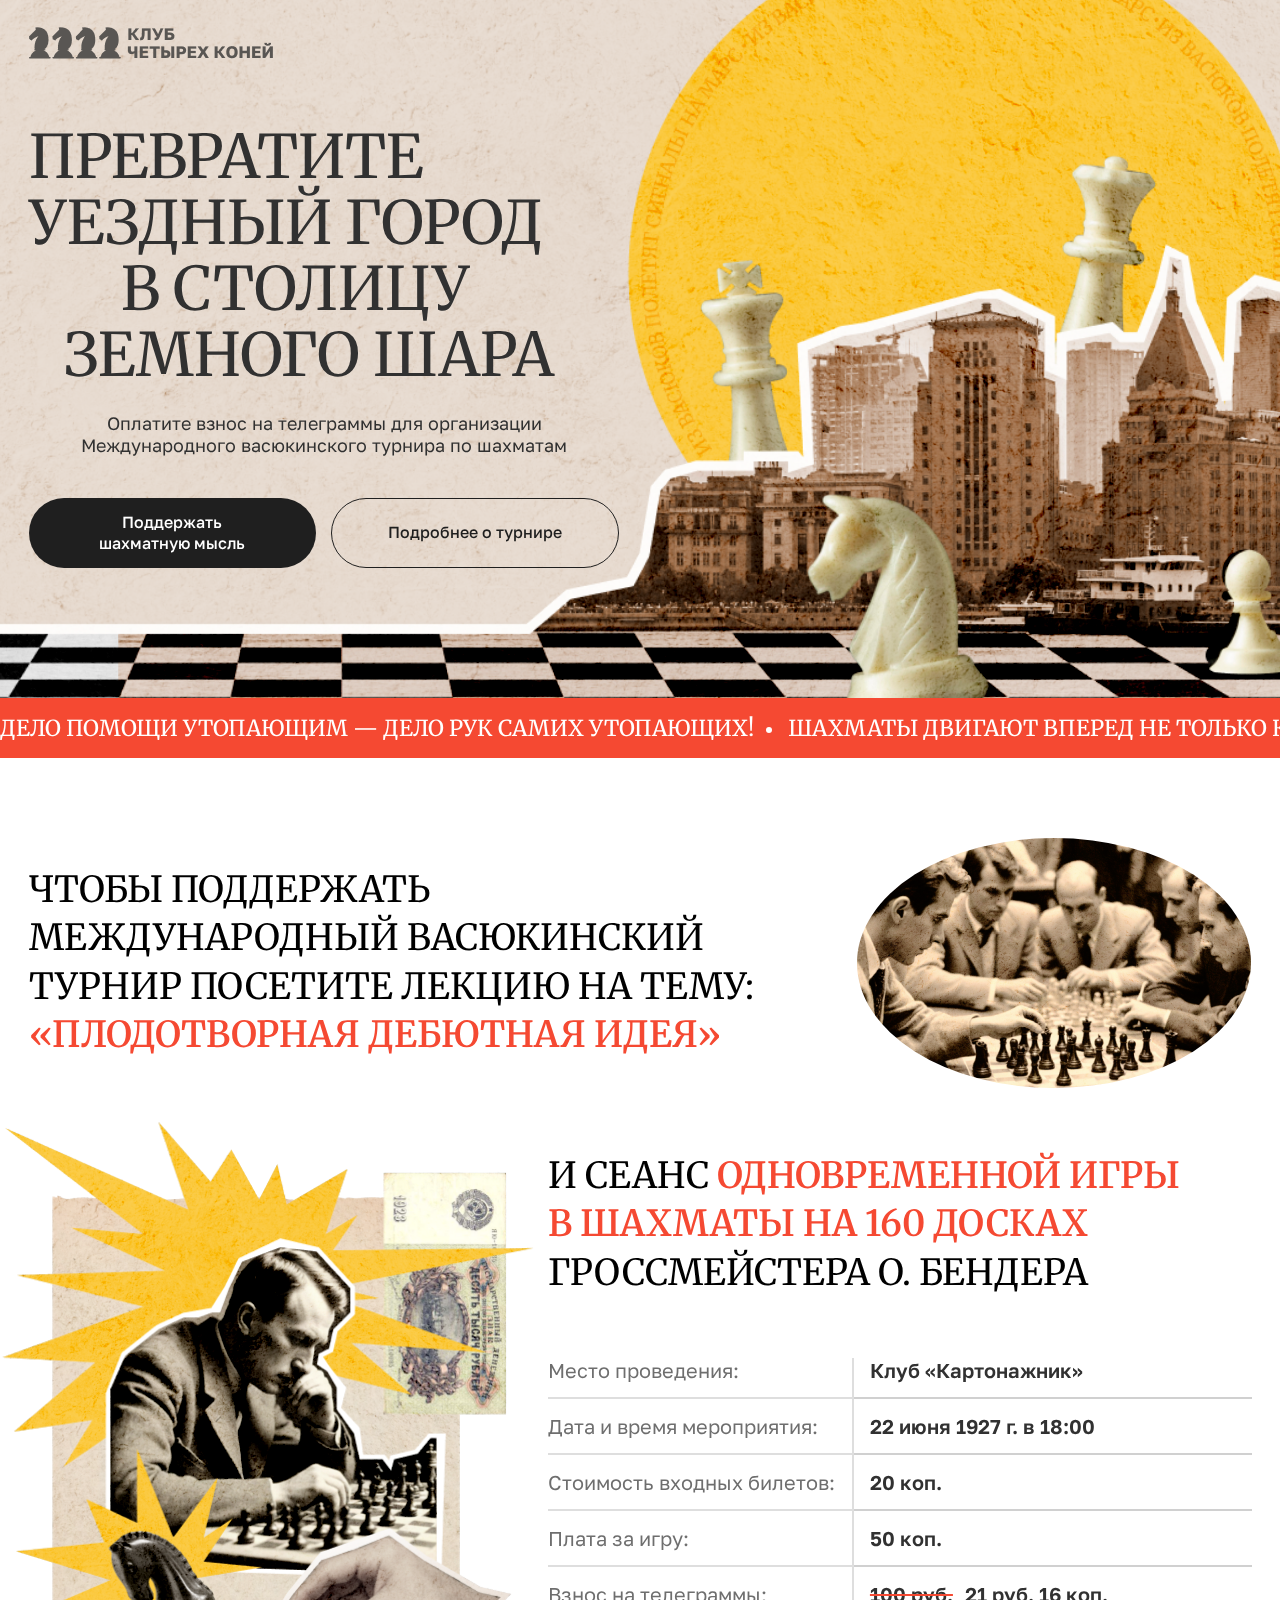
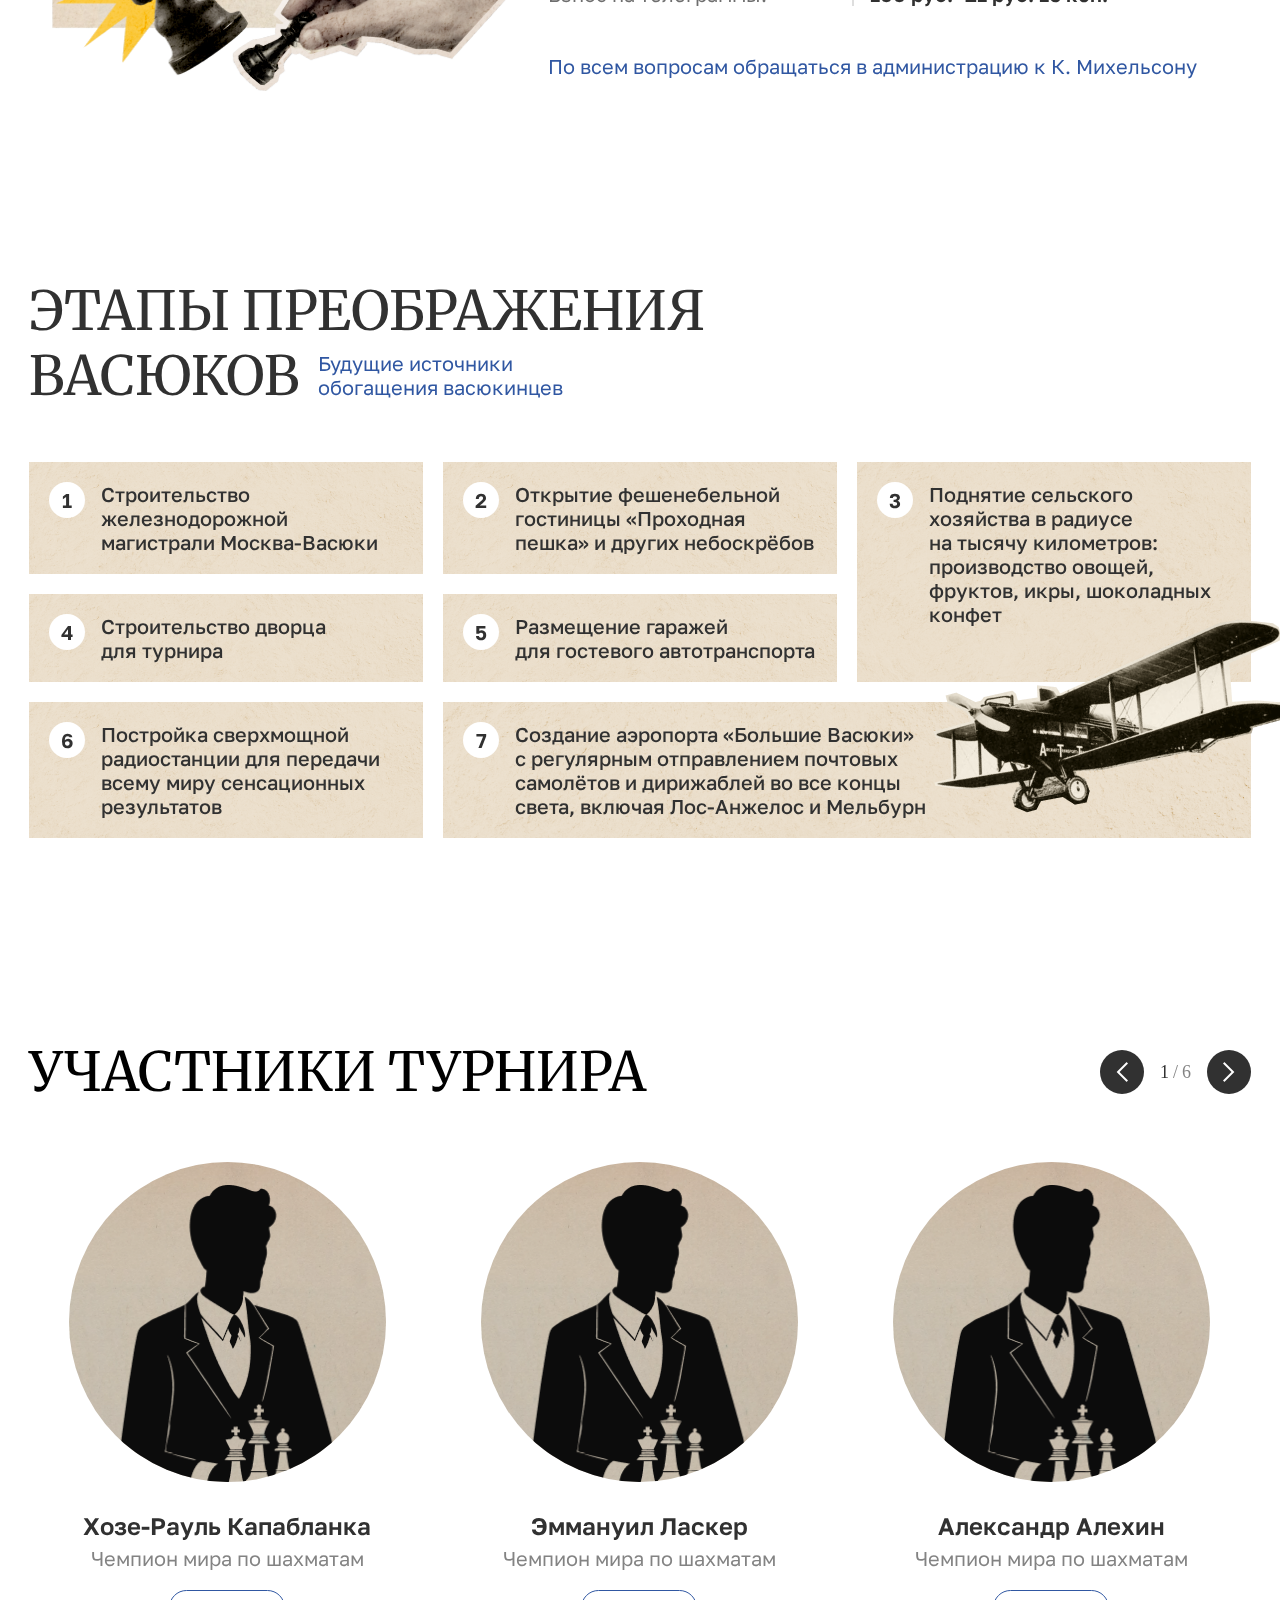
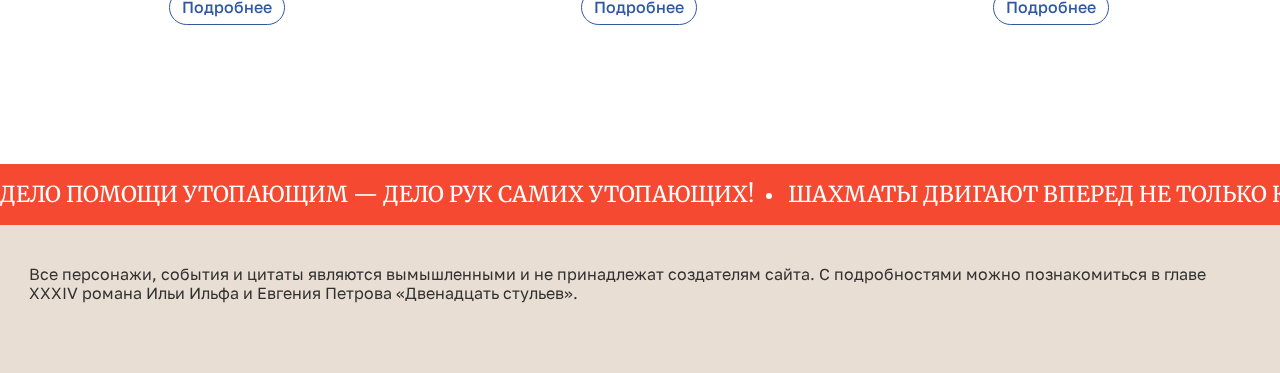
==== forYandex/forYandex/index.html @ 94edb350 "add content" ====
<!DOCTYPE html>
<html lang="ru">

<head>
    <meta charset="UTF-8">
    <meta name="viewport" content="width=device-width, initial-scale=1.0">
    <title>Document</title>
    <link rel="stylesheet" href="./css/min.css">
    <link rel="stylesheet" href="./css/style.css">
</head>

<body>
    <header>
        <div class="container">
            <div class="logo">
                <img src="./images/logo.png" alt="logo">
            </div>
        </div>
    </header>
    <main>
        <section class="hero">

            <div class="container hero__container">
                <div class="hero__wrapper">
                    <h1><span>Превратите уездный город</span><span>в столицу</span><span>земного шара</span></h1>
                    <p>Оплатите взнос на телеграммы для организации Международного васюкинского турнира по шахматам</p>
                    <div class="hero__wrapper-actions">
                        <a href="#support" class="btnBlack">Поддержать шахматную мысль</a>
                        <a href="#support__more" class="btnTransparent">Подробнее о турнире</a>
                    </div>
                </div>
                <img src="./images/heroBackgroundCity.png" alt="" class="hero__bgImg">
            </div>
            <img src="./images/background.png" alt="" class="hero__backMask">
            <div class="tickers">
                <div class="ticker">
                    <div class="ticker__wrapper">
                        <p>Дело помощи утопающим — дело рук самих утопающих!</p>
                        <p>Шахматы двигают вперед не только культуру, но и экономику!</p>
                        <p>Лед тронулся, господа присяжные заседатели!</p>
                    </div>
                </div>
            </div>
        </section>
        <section class="support" id="support">
            <div class="container">
                <div class="support__wrapper">
                    <div class="support__wrapper-title">
                        <h3>Чтобы поддержать Международный васюкинский турнир </h3>
                        <h3>посетите лекцию на тему:
                            <span class="red">«Плодотворная дебютная идея»</span>
                        </h3>
                    </div>

                    <img src="./images/many_chees_players_tournament.png" alt="">
                </div>
                <div class="support__more">
                    <div class="support__more-img">
                        <img src="./images/location.png" alt="">
                    </div>
                    <div class="support__location">
                        <h3>и Сеанс <span class="red">одновременной игры в шахматы на 160 досках</span> гроссмейстера
                            О. Бендера</h3>
                        <div class="support__info" id="support__more">
                            <p class="support__info-label">Место проведения:</p>
                            <p class="support__info-value">Клуб «Картонажник»</p>
                            <p class="support__info-label">Дата и время мероприятия:</p>
                            <p class="support__info-value">22 июня 1927 г. в 18:00</p>
                            <p class="support__info-label">Стоимость входных билетов:</p>
                            <p class="support__info-value">20 коп.</p>
                            <p class="support__info-label">Плата за игру:</p>
                            <p class="support__info-value">50 коп.</p>
                            <p class="support__info-label">Взнос на телеграммы:</p>
                            <p class="support__info-value"><span>100 руб.</span>21 руб. 16 коп.</p>
                        </div>
                        <p class="support__location-discription">По всем вопросам обращаться в администрацию
                            к К. Михельсону</p>
                    </div>
                </div>
            </div>
        </section>
        <section class="stages">
            <div class="container">
                <h2>Этапы преображения Васюков <span>Будущие источники обогащения васюкинцев</span></h2>
                <div class="stages__grid">
                    <div class="stageItem">
                        <p class="stageItem__number">1</p>
                        <p class="stageItem__text">Строительство железнодорожной магистрали Москва-Васюки</p>
                    </div>
                    <div class="stageItem">
                        <p class="stageItem__number">2</p>
                        <p class="stageItem__text">Открытие фешенебельной гостиницы «Проходная пешка» и других
                            небоскрёбов</p>
                    </div>
                    <div class="stageItem">
                        <p class="stageItem__number">3</p>
                        <p class="stageItem__text">Поднятие сельского хозяйства в радиусе на тысячу километров:
                            производство овощей, фруктов, икры, шоколадных конфет</p>
                    </div>
                    <div class="stageItem">
                        <p class="stageItem__number">4</p>
                        <p class="stageItem__text">Строительство дворца для турнира</p>
                    </div>
                    <div class="stageItem">
                        <p class="stageItem__number">5</p>
                        <p class="stageItem__text">Размещение гаражей для гостевого автотранспорта</p>
                    </div>
                    <div class="stageItem">
                        <p class="stageItem__number">6</p>
                        <p class="stageItem__text">Постройка сверхмощной радиостанции для передачи всему миру
                            сенсационных результатов</p>
                    </div>
                    <div class="stageItem">
                        <p class="stageItem__number">7</p>
                        <p class="stageItem__text">
                            Создание аэропорта «Большие Васюки» с регулярным отправлением
                            почтовых самолётов и дирижаблей во все концы света, включая Лос-Анжелос и Мельбурн
                        </p>
                        <img src="./images/airplane.png" alt="">
                    </div>
                </div>
            </div>
        </section>
        <section class="players">
            <div class="container">
                <div class="players__top">
                    <h2>Участники турнира</h2>
                    <div class="players__top-actions">
                        <div class="players__top-btn"><img src="./images/arrow.png" alt=""></div>
                        <div class="players__top-pages"><span>3</span><span>/</span><span>6</span></div>
                        <div class="players__top-btn"><img src="./images/arrow.png" alt=""></div>
                    </div>
                </div>
                <div class="players__slider">
                    <div class="players__wrapper">
                        <div class="playerSlide">
                            <div class="playerSlide__img">
                                <img src="./images/man.png" alt="">
                            </div>
                            <p class="playerSlide__name">Хозе-Рауль Капабланка</p>
                            <p class="playerSlide__discription">Чемпион мира по шахматам</p>
                            <a href="#" class="playerSlide__btn">Подробнее</a>
                        </div>
                        <div class="playerSlide">
                            <div class="playerSlide__img">
                                <img src="./images/man.png" alt="">
                            </div>
                            <p class="playerSlide__name">Эммануил Ласкер</p>
                            <p class="playerSlide__discription">Чемпион мира по шахматам</p>
                            <a href="#" class="playerSlide__btn">Подробнее</a>
                        </div>
                        <div class="playerSlide">
                            <div class="playerSlide__img">
                                <img src="./images/man.png" alt="">
                            </div>
                            <p class="playerSlide__name">Александр Алехин</p>
                            <p class="playerSlide__discription">Чемпион мира по шахматам</p>
                            <a href="#" class="playerSlide__btn">Подробнее</a>
                        </div>
                        <div class="playerSlide">
                            <div class="playerSlide__img">
                                <img src="./images/man.png" alt="">
                            </div>
                            <p class="playerSlide__name">Арон Нимцович</p>
                            <p class="playerSlide__discription">Чемпион мира по шахматам</p>
                            <a href="#" class="playerSlide__btn">Подробнее</a>
                        </div>
                        <div class="playerSlide">
                            <div class="playerSlide__img">
                                <img src="./images/man.png" alt="">
                            </div>
                            <p class="playerSlide__name">Рихард Рети</p>
                            <p class="playerSlide__discription">Чемпион мира по шахматам</p>
                            <a href="#" class="playerSlide__btn">Подробнее</a>
                        </div>
                        <div class="playerSlide">
                            <div class="playerSlide__img">
                                <img src="./images/man.png" alt="">
                            </div>
                            <p class="playerSlide__name">Остап Бендер</p>
                            <p class="playerSlide__discription">Чемпион мира по шахматам</p>
                            <a href="#" class="playerSlide__btn">Подробнее</a>
                        </div>
                    </div>
                </div>
            </div>
            <div class="tickers">
                <div class="ticker">
                    <div class="ticker__wrapper">
                        <p>Дело помощи утопающим — дело рук самих утопающих!</p>
                        <p>Шахматы двигают вперед не только культуру, но и экономику!</p>
                        <p>Лед тронулся, господа присяжные заседатели!</p>
                    </div>
                </div>
            </div>
        </section>
    </main>
    <footer>
        <div class="container">
            <p>Все персонажи, события и цитаты являются вымышленными и не принадлежат создателям сайта. С подробностями
                можно познакомиться в главе XXXIV романа Ильи Ильфа и Евгения Петрова «Двенадцать стульев».</p>
        </div>
    </footer>
    <script src="./js/script.js"></script>
</body>

</html>
---- forYandex/forYandex/css/min.css ----
/* Обнуление стилей */
* {
    margin: 0;
    padding: 0;
    box-sizing: border-box;
  }
  
  html, body {
    height: 100%;
  }
  

  
  input, button, textarea, select {
    font: inherit;
    color: inherit;
    border: none;
    background: none;
    outline: none;
  }
  
  ul, ol {
    list-style: none;
  }
  
  a {
    text-decoration: none;
    color: inherit;
  }
  
  table {
    border-collapse: collapse;
    border-spacing: 0;
  }
---- forYandex/forYandex/css/style.css ----
@import url("https://fonts.googleapis.com/css2?family=Golos+Text:wght@400..900&family=Merriweather:ital,wght@0,300;0,400;0,700;0,900;1,300;1,400;1,700;1,900&display=swap");
html {
  scroll-behavior: smooth;
}

.container {
  max-width: 1222px;
  margin: 0 auto;
}

h1,
h2,
h3,
h4,
h5,
h6 {
  font-family: "Merriweather", serif;
  text-transform: uppercase;
  font-weight: 400;
  font-variant-numeric: lining-nums;
}

h2 {
  font-size: 54px;
  font-weight: 400;
}

h3 {
  font-size: 36px;
  font-weight: 400;
}

p,
a {
  font-family: "Golos Text", sans-serif;
  font-variant-numeric: lining-nums;
}

.red {
  color: #f54932;
  font-weight: 600;
}

.btnBlack {
  padding: 14px 50px;
  color: #fff;
  font-size: 16px;
  background-color: #1f1f1f;
  border-radius: 66px;
  font-family: "Golos Text", sans-serif;
  font-weight: 500;
  line-height: 130%;
  transition: all 0.38s ease-in-out;
  display: flex;
  align-items: center;
  justify-content: center;
  text-align: center;
  flex: 1;
}
.btnBlack:hover {
  background-color: #fbce51;
  color: #1f1f1f;
}

.btnTransparent {
  padding: 14px 50px;
  color: #1f1f1f;
  border: 1px solid #1f1f1f;
  font-size: 16px;
  background-color: transparent;
  border-radius: 66px;
  font-family: "Golos Text", sans-serif;
  font-weight: 500;
  line-height: 130%;
  transition: all 0.38s ease-in-out;
  display: flex;
  align-items: center;
  justify-content: center;
  text-align: center;
  flex: 1;
}
.btnTransparent:hover {
  background-color: #1f1f1f;
  color: #fff;
}

header {
  position: absolute;
  width: 100%;
  padding: 25px 0;
  z-index: 4;
}

.hero {
  position: relative;
  overflow: hidden;
  background-color: #e9ded4;
}
.hero__backMask {
  position: absolute;
  top: 0;
  left: 0;
  height: 100%;
  width: 100%;
  mix-blend-mode: color-burn;
  -o-object-fit: cover;
     object-fit: cover;
}
.hero__container {
  padding: 124px 0 130px 0;
  position: relative;
  overflow: visible;
}
.hero__wrapper {
  width: 44.5%;
  min-width: 590px;
  position: relative;
  z-index: 1;
}
.hero__wrapper h1 {
  font-size: 60px;
  line-height: 110%;
  letter-spacing: 0px;
  color: #313131;
  display: flex;
  flex-direction: column;
  align-items: start;
  margin-bottom: 24px;
}
.hero__wrapper h1 span:nth-child(2) {
  margin-left: 92px;
}
.hero__wrapper h1 span:nth-child(3) {
  margin-left: 35px;
}
.hero__wrapper p {
  font-size: 18px;
  text-align: center;
  color: #313131;
  margin-bottom: 42px;
}
.hero__wrapper-actions {
  display: flex;
  justify-content: space-between;
  gap: 15px;
}
.hero__bgImg {
  z-index: 0;
  position: absolute;
  bottom: 0;
  right: -17%;
  -o-object-fit: cover;
     object-fit: cover;
  width: 132.5%;
}

.tickers {
  background-color: #f54932;
  overflow: hidden;
  padding: 18px 0;
  z-index: 5;
  position: relative;
}

.ticker {
  overflow: hidden;
  white-space: nowrap;
}
.ticker__wrapper {
  display: inline-block;
  white-space: nowrap;
  animation: ticker 30s linear infinite;
}
.ticker__wrapper p {
  display: inline-block;
  text-transform: uppercase;
  font-family: "Merriweather", serif;
  font-weight: 400;
  line-height: 110%;
  letter-spacing: 0px;
  font-size: 22px;
  color: #ffffff;
  padding-right: 12px;
}
.ticker__wrapper p::after {
  content: "";
  display: inline-block;
  width: 6px;
  height: 6px;
  background-color: #fff;
  border-radius: 50%;
  margin-left: 12px;
  vertical-align: middle;
}

@keyframes ticker {
  0% {
    transform: translateX(0);
  }
  100% {
    transform: translateX(-50%);
  }
}
.support {
  padding: 80px 0 100px;
}
.support__wrapper {
  display: flex;
  justify-content: space-between;
  align-items: center;
  margin-bottom: 64px;
}
.support__wrapper-title {
  width: 62%;
}
.support__wrapper-title h3 {
  line-height: 135%;
  display: inline;
}
.support__wrapper img {
  border-radius: 50%;
  -o-object-fit: cover;
     object-fit: cover;
}
.support__more {
  display: flex;
  justify-content: space-between;
  align-items: start;
}
.support__more-img {
  position: relative;
  display: inline-block;
  width: 43.5%;
  bottom: 30px;
  right: 27px;
}
.support__more-img img {
  display: block;
  z-index: 1;
  position: relative;
  width: 100%;
}
.support__more-img::before {
  content: "";
  position: absolute;
  top: 0;
  left: 0;
  width: 100%;
  height: 100%;
  background-image: url(../images/background.png);
  background-size: cover;
  background-position: center;
  mix-blend-mode: color-burn;
  mask-image: url(../images/location.png);
  mask-size: cover;
  mask-repeat: no-repeat;
  mask-position: center;
  -webkit-mask-image: url(../images/location.png);
  -webkit-mask-size: cover;
  -webkit-mask-repeat: no-repeat;
  -webkit-mask-position: center;
  z-index: 2;
  pointer-events: none;
}
.support__location {
  position: relative;
  width: 56.5%;
  right: 13px;
}
.support__location h3 {
  margin-bottom: 60px;
  line-height: 135%;
}
.support__location-discription {
  color: #3057a2;
  font-size: 20px;
  font-weight: 400;
  line-height: 120%;
  letter-spacing: 0px;
  text-align: left;
}
.support__info {
  display: grid;
  grid-template-columns: 0.77fr 1fr;
  font-size: 20px;
  font-weight: 400;
  line-height: 120%;
  letter-spacing: 0px;
  color: #313131;
  text-align: left;
  width: 102%;
  margin-bottom: 48px;
}
.support__info-label {
  opacity: 0.7;
  border-top: 2px solid #d0d0d0;
  border-right: 2px solid #d0d0d0;
}
.support__info-value {
  font-weight: 600;
  border-top: 2px solid #d0d0d0;
  padding-left: 16px;
}
.support__info-value span {
  -webkit-text-decoration: line-through #f54932;
          text-decoration: line-through #f54932;
  margin-right: 12px;
}
.support__info p {
  padding-top: 15px;
  padding-bottom: 15px;
}
.support__info p:first-of-type, .support__info p:nth-child(2) {
  border-top: none;
  padding-top: 0;
}
.support__info p:last-child, .support__info p:nth-last-child(2) {
  padding-bottom: 0;
}

.stages {
  padding: 58px 0 100px;
}
.stages h2 {
  color: #313131;
  font-size: 54px;
  line-height: 120%;
  letter-spacing: 0px;
  text-align: left;
  width: 70%;
  margin-bottom: 53px;
}
.stages h2 span {
  display: inline-block;
  font-family: "Golos Text", sans-serif;
  font-size: 20px;
  color: #3057a2;
  text-transform: none;
  width: 30%;
  line-height: 120%;
  margin-left: 7px;
}
.stages__grid {
  display: grid;
  grid-template-columns: repeat(3, 1fr);
  gap: 20px;
}

.stageItem {
  background-image: url(../images/background.png);
  background-size: cover;
  background-blend-mode: color-burn;
  background-color: rgb(237, 226, 209);
  display: flex;
  align-items: start;
  gap: 16px;
  padding: 20px;
  color: #313131;
  font-size: 20px;
  line-height: 120%;
  letter-spacing: 0px;
  text-align: left;
}
.stageItem__number {
  border-radius: 50%;
  background-color: #fff;
  width: 36px;
  height: 36px;
  display: flex;
  justify-content: center;
  align-items: center;
  font-weight: 600;
}
.stageItem__text {
  font-weight: 500;
  width: 85%;
}

.stageItem:nth-child(1) {
  grid-column: 1;
  grid-row: 1;
}

.stageItem:nth-child(2) {
  grid-column: 2;
  grid-row: 1;
}

.stageItem:nth-child(3) {
  grid-column: 3;
  grid-row: 1/span 2;
}

.stageItem:nth-child(4) {
  grid-column: 1;
  grid-row: 2;
}

.stageItem:nth-child(5) {
  grid-column: 2;
  grid-row: 2;
}

.stageItem:nth-child(6) {
  grid-column: 1;
  grid-row: 3;
}

.stageItem:nth-child(7) {
  grid-column: 2/span 2;
  grid-row: 3;
  position: relative;
}
.stageItem:nth-child(7) .stageItem__text {
  width: 55%;
}
.stageItem:nth-child(7) img {
  position: absolute;
  bottom: -2px;
  right: -63px;
}

.players {
  padding: 100px 0 0;
}
.players__top {
  display: flex;
  align-items: center;
  justify-content: space-between;
  gap: 20px;
  margin-bottom: 56px;
}
.players__top-actions {
  display: flex;
  align-items: center;
  gap: 16px;
}
.players__top-btn {
  display: flex;
  justify-content: center;
  align-items: center;
  background-color: #313131;
  border-radius: 50%;
  width: 44px;
  height: 44px;
  transition: 0.38s ease-in-out;
  cursor: pointer;
}
.players__top-btn:hover {
  background-color: #fbce51;
}
.players__top-btn:last-child img {
  rotate: 180deg;
}
.players__top-btn img {
  -o-object-fit: contain;
     object-fit: contain;
  -webkit-user-select: none;
     -moz-user-select: none;
          user-select: none;
  pointer-events: none;
}
.players__top-pages {
  color: #313131;
  display: flex;
  align-items: center;
  gap: 4px;
}
.players__top-pages span {
  opacity: 60%;
  font-size: 18px;
  font-variant-numeric: lining-nums;
}
.players__top-pages span:first-of-type {
  opacity: 100%;
}
.players__slider {
  margin-bottom: 139px;
  overflow: hidden;
}
.players__wrapper {
  display: flex;
  justify-content: center;
  gap: 95px;
  transition: transform 0.5s ease;
  position: relative;
  padding-left: 40px;
}

.playerSlide {
  display: flex;
  flex-direction: column;
  align-items: center;
  justify-content: center;
  width: 320px;
}
.playerSlide__img {
  background-color: #424241;
  border-radius: 50%;
  overflow: hidden;
  display: flex;
  align-items: end;
  background-image: url(../images/Cooper_Union.png);
  background-repeat: no-repeat;
  background-size: cover;
  width: 100%;
  height: 320px;
  display: flex;
  justify-content: center;
  align-items: end;
  margin-bottom: 30px;
}
.playerSlide__img img {
  width: 92%;
  -o-object-fit: cover;
     object-fit: cover;
  -webkit-user-select: none;
     -moz-user-select: none;
          user-select: none;
  pointer-events: none;
}
.playerSlide__name {
  color: #313131;
  font-size: 24px;
  font-weight: 600;
  line-height: 120%;
  letter-spacing: 0px;
  text-align: left;
  margin-bottom: 5px;
}
.playerSlide__discription {
  color: #313131;
  font-size: 20px;
  font-weight: 400;
  line-height: 120%;
  letter-spacing: 0px;
  text-align: left;
  opacity: 0.6;
  margin-bottom: 20px;
}
.playerSlide__btn {
  color: rgb(48, 87, 162);
  font-size: 16px;
  font-weight: 500;
  line-height: 60%;
  letter-spacing: 0px;
  text-align: left;
  padding: 12px;
  border: #3057a2 1px solid;
  border-radius: 62px;
  transition: 0.38s ease-in-out;
}
.playerSlide__btn:hover {
  background-color: #3057a2;
  color: #fff;
}

footer {
  background-color: #e9ded4;
  padding: 40px 0 70px;
}
footer p {
  color: rgb(49, 49, 49);
  font-size: 16px;
  font-weight: 400;
  line-height: 120%;
  letter-spacing: 0px;
  text-align: left;
}

.container {
  max-width: 1252px;
  margin: 0 auto;
  padding-left: 15px;
  padding-right: 15px;
}

@media (max-width: 1252px) {
  .container {
    max-width: 996px;
  }
  .hero__container {
    padding: 100px 0 80px 0;
  }
  .hero__bgImg {
    width: 111%;
  }
}
@media (max-width: 996px) {
  .container {
    max-width: 720px;
  }
}
@media (max-width: 720px) {
  .container {
    max-width: 540px;
  }
}/*# sourceMappingURL=style.css.map */
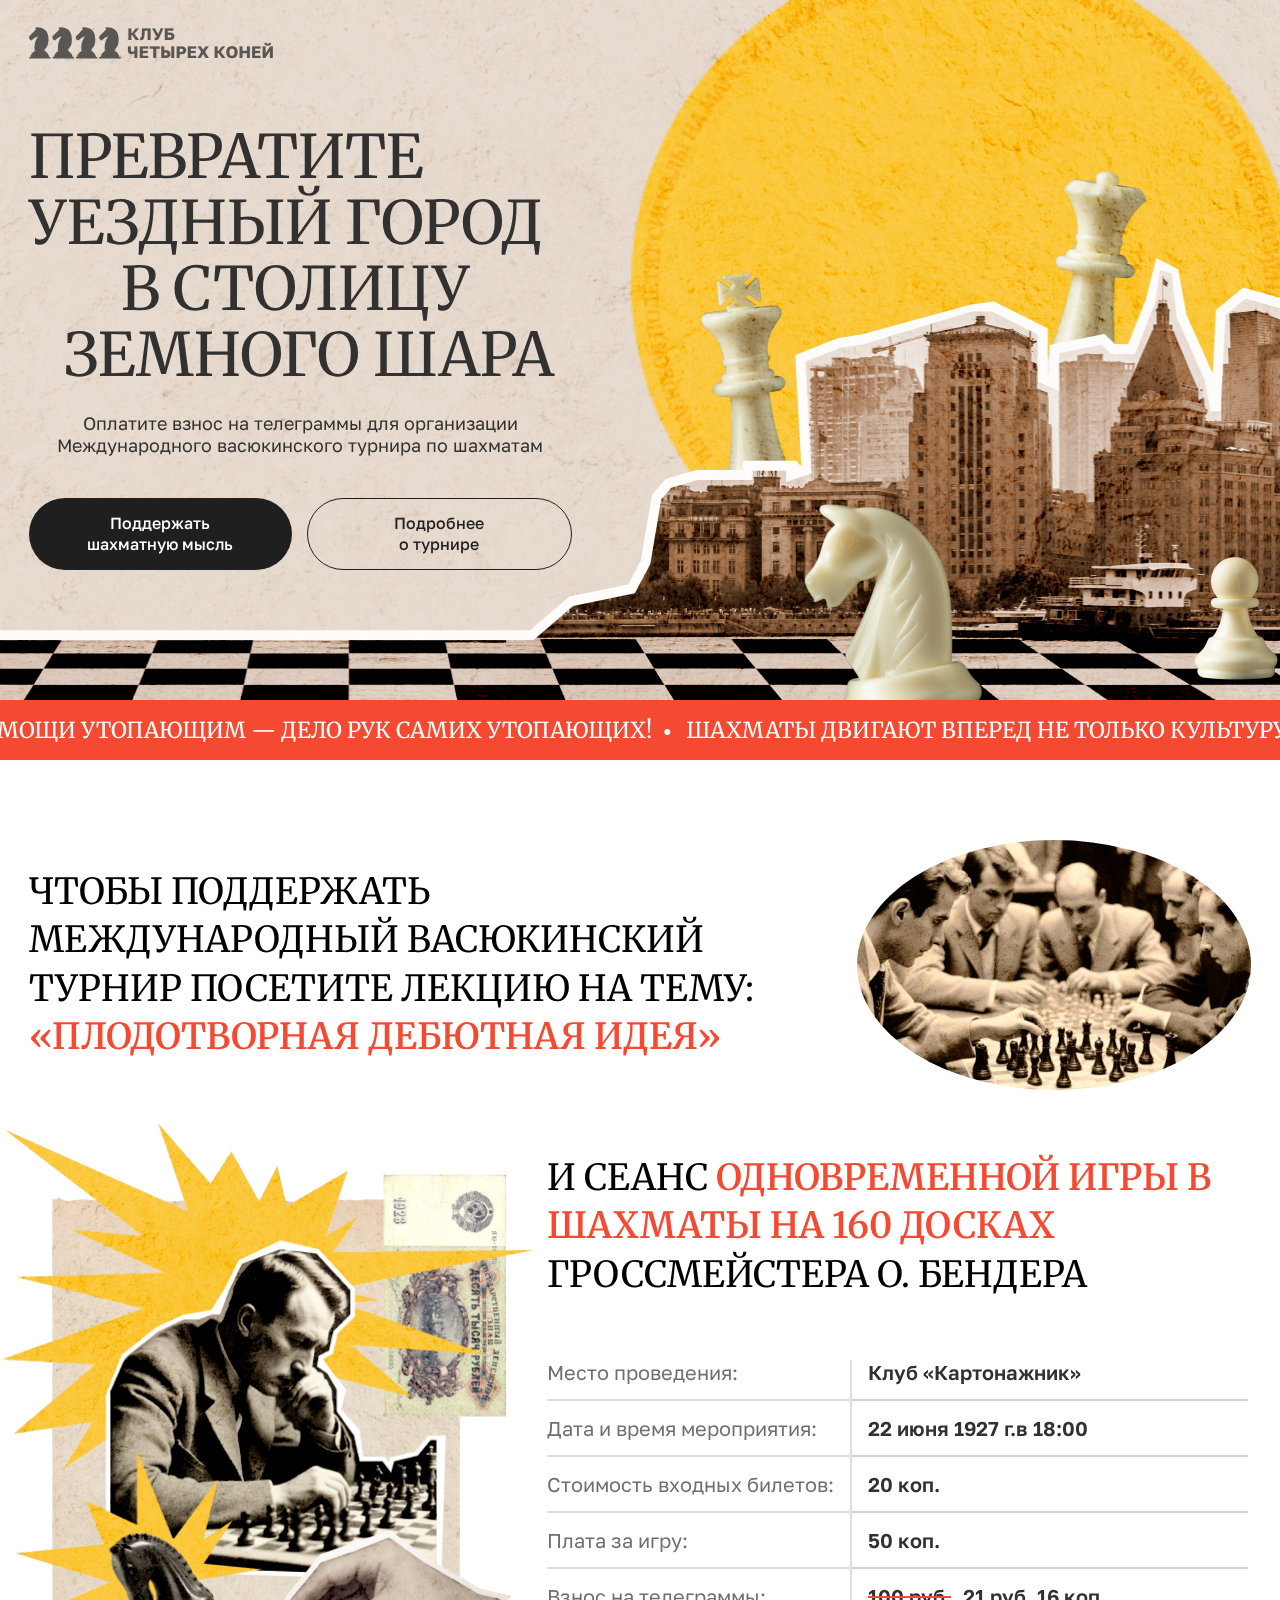
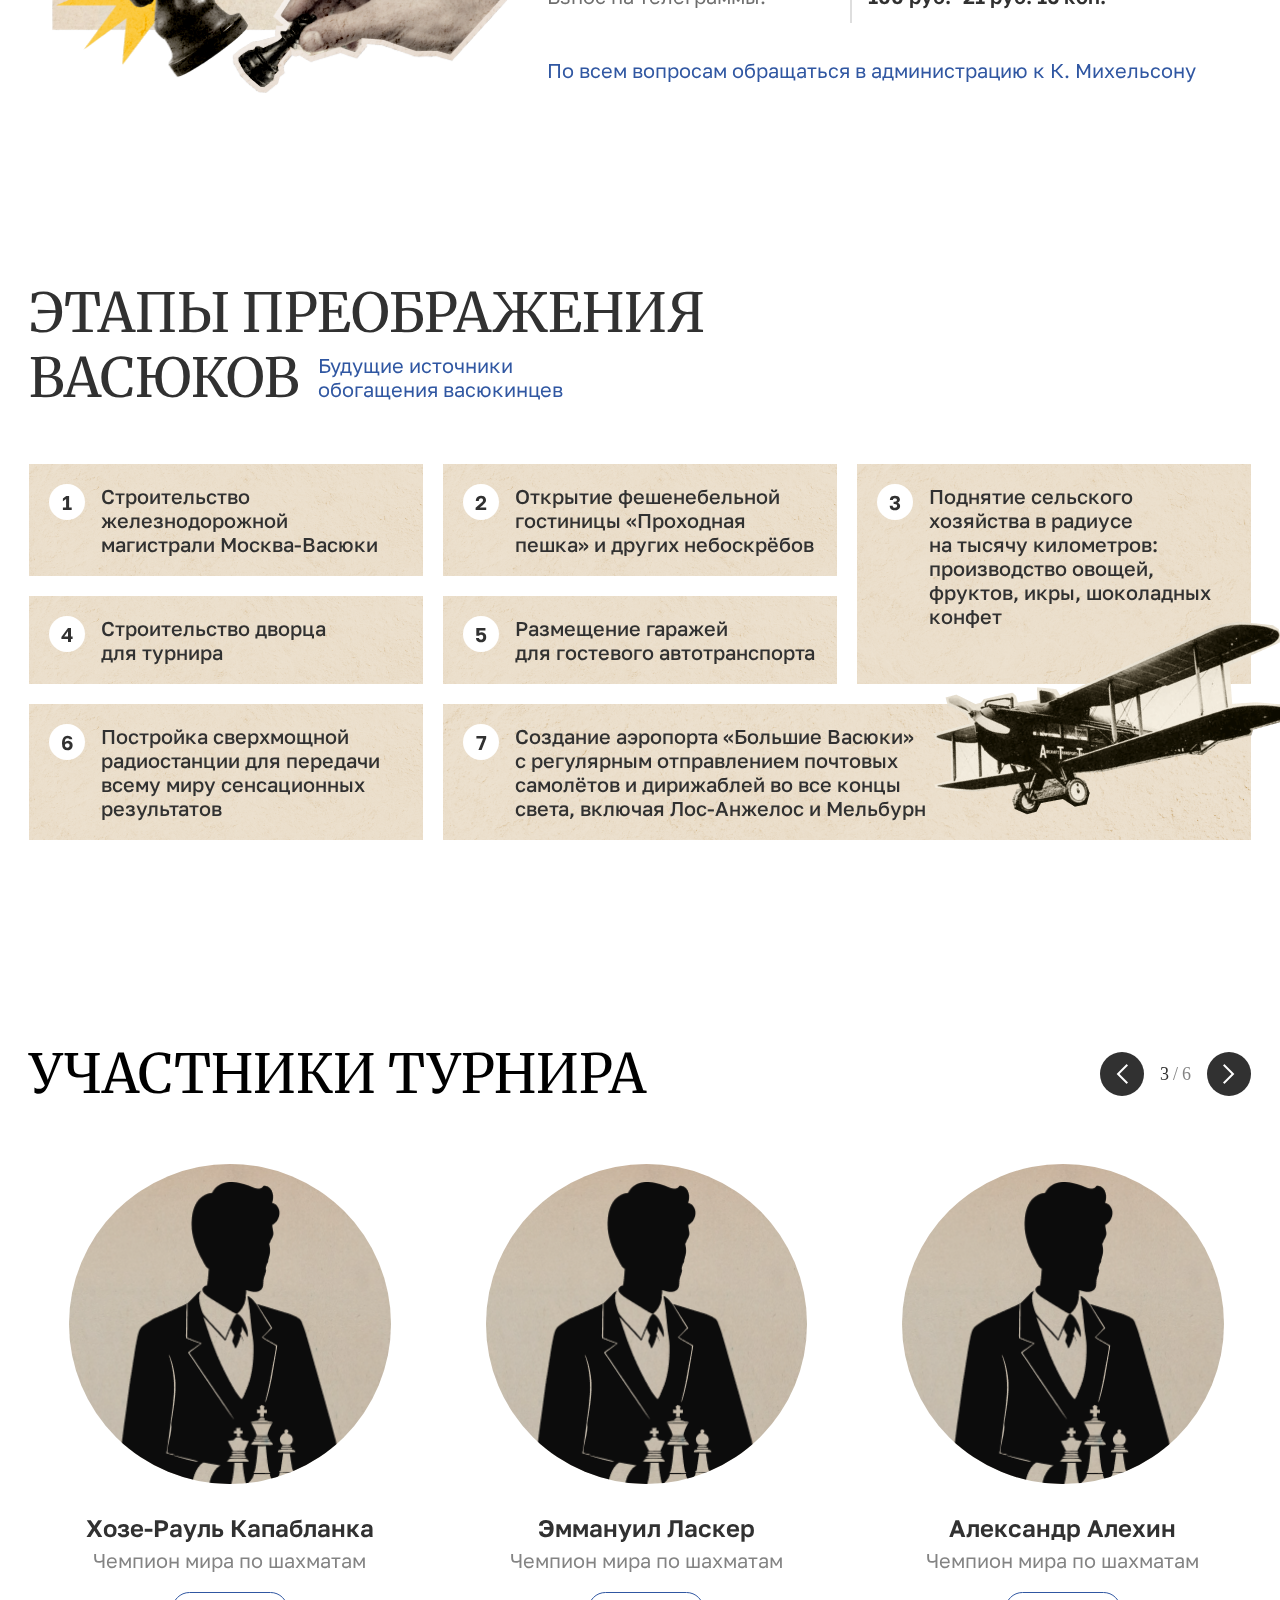
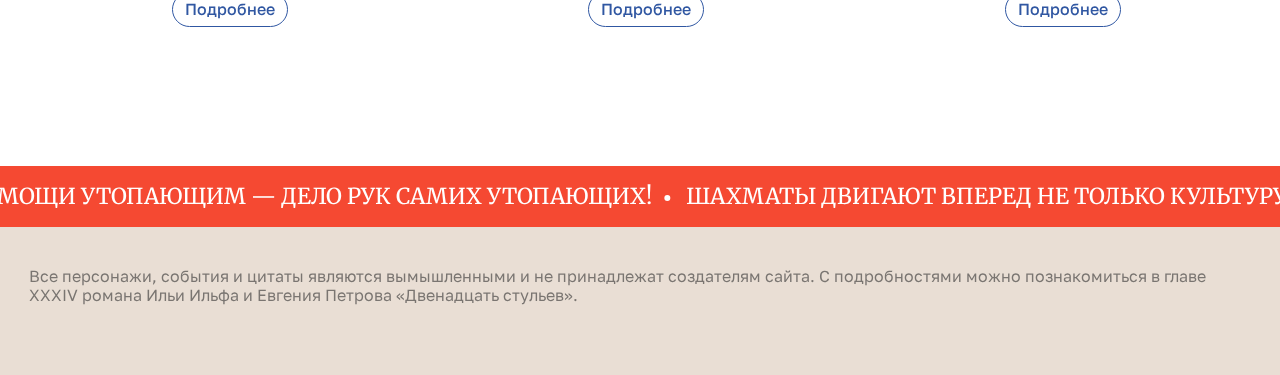
==== commit 03b75228: "yandex add" ====
--- a/forYandex/forYandex/index.html
+++ b/forYandex/forYandex/index.html
@@ -29,9 +29,23 @@
                         <a href="#support__more" class="btnTransparent">Подробнее о турнире</a>
                     </div>
                 </div>
-                <img src="./images/heroBackgroundCity.png" alt="" class="hero__bgImg">
-            </div>
-            <img src="./images/background.png" alt="" class="hero__backMask">
+            </div>
+            <div class="background">
+                <div class="background__wrapper">
+                    <div class="container">
+                        <div class="background__wrapper-inner">
+                            <img src="./images/sun.png" alt="" class="background__wrapper-sun">
+                            <img src="./images/city.png" alt="" class="background__wrapper-bgImg">
+                        </div>
+
+                        <div class="background__wrapper-item">
+                            <img src="./images/horse.png" alt="" class="background__wrapper-horse">
+                            <img src="./images/pawn.png" alt="" class="background__wrapper-pawn">
+                        </div>
+                    </div>
+                    <img src="./images/background.png" alt="" class="background__wrapper-backMask">
+                </div>
+            </div>
             <div class="tickers">
                 <div class="ticker">
                     <div class="ticker__wrapper">
@@ -59,13 +73,13 @@
                         <img src="./images/location.png" alt="">
                     </div>
                     <div class="support__location">
-                        <h3>и Сеанс <span class="red">одновременной игры в шахматы на 160 досках</span> гроссмейстера
+                        <h3>и Сеанс <span class="red">одновременной игры в шахматы на 160 досках</span> гроссмейстера
                             О. Бендера</h3>
                         <div class="support__info" id="support__more">
                             <p class="support__info-label">Место проведения:</p>
                             <p class="support__info-value">Клуб «Картонажник»</p>
                             <p class="support__info-label">Дата и время мероприятия:</p>
-                            <p class="support__info-value">22 июня 1927 г. в 18:00</p>
+                            <p class="support__info-value">22 июня 1927 г.в 18:00</p>
                             <p class="support__info-label">Стоимость входных билетов:</p>
                             <p class="support__info-value">20 коп.</p>
                             <p class="support__info-label">Плата за игру:</p>
@@ -116,8 +130,20 @@
                             Создание аэропорта «Большие Васюки» с регулярным отправлением
                             почтовых самолётов и дирижаблей во все концы света, включая Лос-Анжелос и Мельбурн
                         </p>
-                        <img src="./images/airplane.png" alt="">
-                    </div>
+                        <img src="./images/airplane.png" alt="" class="airplaneImg">
+                    </div>
+                </div>
+                <div class="pagination stages__pagination ">
+                    <div class="pagination__btn stages__pagination-btnPrev stages__pagination-btnPrev--off"><img
+                            src="./images/arrow.png" alt=""></div>
+                    <div class="stages__pagination-page">
+                        <div class="circle circle--active"></div>
+                        <div class="circle"></div>
+                        <div class="circle"></div>
+                        <div class="circle"></div>
+                        <div class="circle"></div>
+                    </div>
+                    <div class="pagination__btn stages__pagination-btnNext"><img src="./images/arrow.png" alt=""></div>
                 </div>
             </div>
         </section>
@@ -125,10 +151,10 @@
             <div class="container">
                 <div class="players__top">
                     <h2>Участники турнира</h2>
-                    <div class="players__top-actions">
-                        <div class="players__top-btn"><img src="./images/arrow.png" alt=""></div>
-                        <div class="players__top-pages"><span>3</span><span>/</span><span>6</span></div>
-                        <div class="players__top-btn"><img src="./images/arrow.png" alt=""></div>
+                    <div class="players__top-actions pagination">
+                        <div class="pagination__btn players__top-btn"><img src="./images/arrow.png" alt=""></div>
+                        <div class="players__top-pagination"><span>3</span><span>/</span><span>6</span></div>
+                        <div class="pagination__btn players__top-btn"><img src="./images/arrow.png" alt=""></div>
                     </div>
                 </div>
                 <div class="players__slider">
--- a/forYandex/forYandex/css/style.css
+++ b/forYandex/forYandex/css/style.css
@@ -84,6 +84,36 @@
   color: #fff;
 }
 
+.pagination {
+  display: flex;
+  align-items: center;
+}
+.pagination__btn {
+  display: flex;
+  justify-content: center;
+  align-items: center;
+  background-color: #313131;
+  border-radius: 50%;
+  width: 44px;
+  height: 44px;
+  transition: 0.38s ease-in-out;
+  cursor: pointer;
+}
+.pagination__btn:hover {
+  background-color: #fbce51;
+}
+.pagination__btn:last-child img {
+  rotate: 180deg;
+}
+.pagination__btn img {
+  -o-object-fit: contain;
+     object-fit: contain;
+  -webkit-user-select: none;
+     -moz-user-select: none;
+          user-select: none;
+  pointer-events: none;
+}
+
 header {
   position: absolute;
   width: 100%;
@@ -96,7 +126,103 @@
   overflow: hidden;
   background-color: #e9ded4;
 }
-.hero__backMask {
+.hero__container {
+  padding-top: 124px;
+  padding-bottom: 130px;
+  position: relative;
+  overflow: visible;
+}
+.hero__wrapper {
+  width: 40.5%;
+  min-width: 542.9px;
+  position: relative;
+  z-index: 5;
+}
+.hero__wrapper h1 {
+  font-size: 60px;
+  line-height: 110%;
+  letter-spacing: 0px;
+  color: #313131;
+  display: flex;
+  flex-direction: column;
+  align-items: start;
+  margin-bottom: 24px;
+}
+.hero__wrapper h1 span:nth-child(2) {
+  margin-left: 92px;
+}
+.hero__wrapper h1 span:nth-child(3) {
+  margin-left: 35px;
+}
+.hero__wrapper p {
+  font-size: 18px;
+  text-align: center;
+  color: #313131;
+  margin-bottom: 42px;
+}
+.hero__wrapper-actions {
+  display: flex;
+  justify-content: space-between;
+  gap: 15px;
+}
+
+.background {
+  width: 100%;
+  height: 100%;
+  position: absolute;
+  top: 0;
+}
+.background__wrapper {
+  background-color: #e9ded4;
+  z-index: 2;
+  position: relative;
+  height: 100%;
+  display: flex;
+}
+.background__wrapper .container {
+  width: 2000px;
+  margin-top: auto;
+}
+.background__wrapper-item {
+  position: absolute;
+  bottom: 0;
+  width: 1px;
+  height: 100%;
+}
+.background__wrapper-inner {
+  position: relative;
+  width: 100%;
+  height: 100%;
+}
+.background__wrapper-horse {
+  position: absolute;
+  bottom: 60px;
+  right: -958px;
+  z-index: 5;
+}
+.background__wrapper-pawn {
+  position: absolute;
+  bottom: 80px;
+  right: -1248px;
+  z-index: 5;
+}
+.background__wrapper-sun {
+  position: absolute;
+  right: -100px;
+  top: -305px;
+  z-index: 0;
+  width: 780px;
+}
+.background__wrapper-bgImg {
+  z-index: 0;
+  position: relative;
+  bottom: 34px;
+  right: 191px;
+  -o-object-fit: cover;
+     object-fit: cover;
+  width: 133%;
+}
+.background__wrapper-backMask {
   position: absolute;
   top: 0;
   left: 0;
@@ -106,53 +232,6 @@
   -o-object-fit: cover;
      object-fit: cover;
 }
-.hero__container {
-  padding: 124px 0 130px 0;
-  position: relative;
-  overflow: visible;
-}
-.hero__wrapper {
-  width: 44.5%;
-  min-width: 590px;
-  position: relative;
-  z-index: 1;
-}
-.hero__wrapper h1 {
-  font-size: 60px;
-  line-height: 110%;
-  letter-spacing: 0px;
-  color: #313131;
-  display: flex;
-  flex-direction: column;
-  align-items: start;
-  margin-bottom: 24px;
-}
-.hero__wrapper h1 span:nth-child(2) {
-  margin-left: 92px;
-}
-.hero__wrapper h1 span:nth-child(3) {
-  margin-left: 35px;
-}
-.hero__wrapper p {
-  font-size: 18px;
-  text-align: center;
-  color: #313131;
-  margin-bottom: 42px;
-}
-.hero__wrapper-actions {
-  display: flex;
-  justify-content: space-between;
-  gap: 15px;
-}
-.hero__bgImg {
-  z-index: 0;
-  position: absolute;
-  bottom: 0;
-  right: -17%;
-  -o-object-fit: cover;
-     object-fit: cover;
-  width: 132.5%;
-}
 
 .tickers {
   background-color: #f54932;
@@ -169,7 +248,6 @@
 .ticker__wrapper {
   display: inline-block;
   white-space: nowrap;
-  animation: ticker 30s linear infinite;
 }
 .ticker__wrapper p {
   display: inline-block;
@@ -193,14 +271,6 @@
   vertical-align: middle;
 }
 
-@keyframes ticker {
-  0% {
-    transform: translateX(0);
-  }
-  100% {
-    transform: translateX(-50%);
-  }
-}
 .support {
   padding: 80px 0 100px;
 }
@@ -264,8 +334,8 @@
 }
 .support__location {
   position: relative;
-  width: 56.5%;
-  right: 13px;
+  width: 56.2%;
+  right: 17px;
 }
 .support__location h3 {
   margin-bottom: 60px;
@@ -289,37 +359,45 @@
   color: #313131;
   text-align: left;
   width: 102%;
-  margin-bottom: 48px;
+  margin-bottom: 35px;
 }
 .support__info-label {
   opacity: 0.7;
   border-top: 2px solid #d0d0d0;
   border-right: 2px solid #d0d0d0;
+  padding-top: 15px;
+  padding-bottom: 15px;
+}
+.support__info-label:first-of-type {
+  border-top: none;
+  padding-top: 0;
+}
+.support__info-label:last-child {
+  padding-bottom: 0;
 }
 .support__info-value {
   font-weight: 600;
   border-top: 2px solid #d0d0d0;
   padding-left: 16px;
+  padding-top: 15px;
+  padding-bottom: 15px;
 }
 .support__info-value span {
   -webkit-text-decoration: line-through #f54932;
           text-decoration: line-through #f54932;
   margin-right: 12px;
 }
-.support__info p {
-  padding-top: 15px;
-  padding-bottom: 15px;
-}
-.support__info p:first-of-type, .support__info p:nth-child(2) {
+.support__info-value:nth-child(2) {
   border-top: none;
   padding-top: 0;
 }
-.support__info p:last-child, .support__info p:nth-last-child(2) {
+.support__info-value:nth-last-child(2) {
   padding-bottom: 0;
 }
 
 .stages {
   padding: 58px 0 100px;
+  overflow: hidden;
 }
 .stages h2 {
   color: #313131;
@@ -345,6 +423,9 @@
   grid-template-columns: repeat(3, 1fr);
   gap: 20px;
 }
+.stages__pagination {
+  display: none;
+}
 
 .stageItem {
   background-image: url(../images/background.png);
@@ -431,47 +512,20 @@
   margin-bottom: 56px;
 }
 .players__top-actions {
-  display: flex;
-  align-items: center;
   gap: 16px;
 }
-.players__top-btn {
-  display: flex;
-  justify-content: center;
-  align-items: center;
-  background-color: #313131;
-  border-radius: 50%;
-  width: 44px;
-  height: 44px;
-  transition: 0.38s ease-in-out;
-  cursor: pointer;
-}
-.players__top-btn:hover {
-  background-color: #fbce51;
-}
-.players__top-btn:last-child img {
-  rotate: 180deg;
-}
-.players__top-btn img {
-  -o-object-fit: contain;
-     object-fit: contain;
-  -webkit-user-select: none;
-     -moz-user-select: none;
-          user-select: none;
-  pointer-events: none;
-}
-.players__top-pages {
+.players__top-pagination {
   color: #313131;
   display: flex;
   align-items: center;
   gap: 4px;
 }
-.players__top-pages span {
+.players__top-pagination span {
   opacity: 60%;
   font-size: 18px;
   font-variant-numeric: lining-nums;
 }
-.players__top-pages span:first-of-type {
+.players__top-pagination span:first-of-type {
   opacity: 100%;
 }
 .players__slider {
@@ -566,6 +620,7 @@
   line-height: 120%;
   letter-spacing: 0px;
   text-align: left;
+  opacity: 60%;
 }
 
 .container {
@@ -576,23 +631,516 @@
 }
 
 @media (max-width: 1252px) {
+  h2 {
+    font-size: 44px;
+  }
   .container {
     max-width: 996px;
   }
   .hero__container {
-    padding: 100px 0 80px 0;
-  }
-  .hero__bgImg {
-    width: 111%;
+    padding-top: 100px;
+    padding-bottom: 80px;
+  }
+  .hero__wrapper {
+    min-width: 575px;
+  }
+  .hero__wrapper h1 {
+    font-size: 46px;
+    line-height: 100%;
+  }
+  .hero__wrapper p {
+    margin-bottom: 32px;
+  }
+  .background__wrapper-bgImg {
+    bottom: 28px;
+    right: 6px;
+    width: 128%;
+  }
+  .background__wrapper-sun {
+    position: absolute;
+    right: -263px;
+    top: -257px;
+    z-index: 0;
+    width: 689px;
+  }
+  .background__wrapper-horse {
+    position: absolute;
+    bottom: 60px;
+    right: -880px;
+    z-index: 5;
+    width: 135px;
+  }
+  .support {
+    padding: 40px 0 40px;
+  }
+  .support__wrapper img {
+    width: 35%;
+  }
+  .support__wrapper-title h3 {
+    line-height: 115%;
+  }
+  .support__more-img {
+    width: 42.5%;
+  }
+  .support__location {
+    width: 57.5%;
+  }
+  .support__location h3 {
+    line-height: 115%;
+    margin-bottom: 30px;
+  }
+  .support__location-discription {
+    font-size: 18px;
+  }
+  .support__info {
+    margin-bottom: 30px;
+  }
+  .support__info-label, .support__info-value {
+    padding-top: 13px;
+    padding-bottom: 13px;
+  }
+  .stages {
+    padding: 40px 0 40px;
+  }
+  .stages h2 {
+    width: 84%;
+    margin-bottom: 30px;
+    font-size: 44px;
+    line-height: 110%;
+  }
+  .stages h2 span {
+    font-size: 16px;
+  }
+  .stages__grid {
+    gap: 10px;
+  }
+  .stageItem {
+    font-size: 18px;
+    gap: 15px;
+  }
+  .stageItem:nth-child(7) img {
+    position: absolute;
+    bottom: 45px;
+    right: -95px;
+    width: 60%;
+  }
+  .players {
+    padding: 40px 0 0;
+  }
+  .players__top {
+    margin-bottom: 30px;
+  }
+  .players__slider {
+    margin-bottom: 70px;
+  }
+  .players__wrapper {
+    gap: 35px;
+  }
+  .playerSlide__img {
+    height: 287px;
+    margin-bottom: 20px;
+  }
+  footer {
+    padding: 40px 0 60px;
   }
 }
 @media (max-width: 996px) {
   .container {
     max-width: 720px;
+    position: relative;
+  }
+  .btnTransparent {
+    border-radius: 66px;
+    background: rgb(255, 255, 255);
+    opacity: 0.9;
+    border: none;
+  }
+  h3 {
+    font-size: 30px;
+  }
+  .hero__wrapper {
+    width: 80%;
+  }
+  .hero__wrapper p {
+    text-align: left;
+  }
+  .background__wrapper-bgImg {
+    bottom: 26px;
+    right: 114px;
+    width: 170%;
+  }
+  .background__wrapper-horse {
+    position: absolute;
+    bottom: 35px;
+    right: -772px;
+    z-index: 5;
+    width: 125px;
+  }
+  .support__wrapper-title {
+    width: 100%;
+    display: flex;
+    flex-direction: column;
+    align-items: start;
+    gap: 24px;
+  }
+  .support__wrapper-title h3:first-of-type {
+    order: 1;
+  }
+  .support__wrapper-title h3:last-of-type {
+    order: 3;
+  }
+  .support__wrapper-title img {
+    order: 2;
+    align-self: center;
+    width: 50%;
+  }
+  .support__more {
+    flex-direction: column;
+  }
+  .support__more-img {
+    width: 50%;
+    align-self: center;
+    right: 0;
+    bottom: 0;
+  }
+  .support__location {
+    width: 100%;
+    right: 0;
+  }
+  .stages h2 {
+    width: 100%;
+    margin-bottom: 148px;
+  }
+  .stages__grid {
+    display: grid;
+    grid-template-columns: repeat(auto-fit, 1fr);
+    grid-template-rows: 178px;
+    row-gap: 0;
+    margin-bottom: 28px;
+  }
+  .stages__pagination {
+    display: flex;
+    justify-content: center;
+    gap: 16px;
+  }
+  .stages__pagination-page {
+    display: flex;
+    gap: 6px;
+  }
+  .stages__pagination-page .circle {
+    width: 10px;
+    height: 10px;
+    background-color: #d9d9d9;
+    border-radius: 50%;
+  }
+  .stages__pagination-page .circle--active {
+    background-color: #313131;
+  }
+  .stages__pagination-btnPrev--off, .stages__pagination-btnNext--off {
+    pointer-events: none;
+    background-color: #d6d6d6;
+  }
+  .stageItem:nth-child(1) {
+    grid-column: 1;
+    grid-row: 1;
+  }
+  .stageItem:nth-child(2) {
+    grid-column: 1;
+    grid-row: 2;
+  }
+  .stageItem:nth-child(3) {
+    grid-column: 2;
+    grid-row: 1/span 2;
+  }
+  .stageItem:nth-child(4) {
+    grid-column: 3;
+    grid-row: 1;
+  }
+  .stageItem:nth-child(5) {
+    grid-column: 3;
+    grid-row: 2;
+  }
+  .stageItem:nth-child(6) {
+    grid-column: 4;
+    grid-row: 1/span 2;
+  }
+  .stageItem:nth-child(7) {
+    grid-column: 5;
+    grid-row: 1/span 2;
+    position: relative;
+  }
+  .stageItem:nth-child(7) .stageItem__text {
+    width: 55%;
+  }
+  .stageItem:nth-child(7) img {
+    position: absolute;
+    bottom: -2px;
+    right: -63px;
+  }
+  .stageItem:nth-child(1),
+  .stageItem:nth-child(4) {
+    padding: 62px 25px 50px 19px;
+  }
+  .stageItem:nth-child(2),
+  .stageItem:nth-child(5) {
+    padding: 0px 25px 34px 19px;
+  }
+  .stageItem:nth-child(3),
+  .stageItem:nth-child(6),
+  .stageItem:nth-child(7) {
+    padding: 62px 25px 62px 19px;
+  }
+  .stageItem__text,
+  .stageItem:nth-child(7) .stageItem__text {
+    width: 84%;
+  }
+  .airplaneImg {
+    position: absolute;
+    top: 80px;
+    left: 50%;
+    z-index: 2;
+    transform: translateX(-50%);
+    -o-object-fit: contain;
+       object-fit: contain;
+    width: 58%;
+    pointer-events: none;
+  }
+  .tickers {
+    padding: 10px 0;
+  }
+  .ticker__wrapper p {
+    font-size: 16px;
+  }
+  .players {
+    padding: 40px 0 0;
+  }
+  .players__top {
+    margin-bottom: 30px;
+  }
+  .players__top-actions {
+    justify-content: center;
+    margin-bottom: 100px;
+  }
+  .players__slider {
+    margin-bottom: 40px;
+  }
+  .players__wrapper {
+    gap: 35px;
+    padding: 0;
+  }
+  .playerSlide__img {
+    height: 324px;
+    margin-bottom: 20px;
   }
 }
 @media (max-width: 720px) {
   .container {
     max-width: 540px;
   }
+  h2 {
+    font-size: 36px;
+    line-height: 114%;
+  }
+  .btnBlack,
+  .btnTransparent {
+    padding: 13px 10px;
+    width: 97%;
+  }
+  .pagination__btn {
+    width: 36px;
+    height: 36px;
+  }
+  header {
+    padding: 18px 0px;
+  }
+  header .logo img {
+    width: 213px;
+  }
+  .hero__container {
+    padding-top: 90px;
+    padding-bottom: 291px;
+  }
+  .hero__wrapper {
+    width: 100%;
+    min-width: unset;
+  }
+  .hero__wrapper-actions {
+    flex-direction: column;
+    gap: 14px;
+  }
+  .hero__wrapper h1 {
+    font-size: 36px;
+    line-height: 111%;
+  }
+  .hero__wrapper h1 span:nth-child(2) {
+    margin-left: 62px;
+  }
+  .hero__wrapper h1 span:nth-child(3) {
+    margin-left: 29px;
+  }
+  .hero__wrapper p {
+    line-height: 128%;
+  }
+  .background {
+    width: 720px;
+  }
+  .background__wrapper {
+    display: flex;
+  }
+  .background__wrapper .container {
+    margin-top: auto;
+  }
+  .background__wrapper-bgImg {
+    bottom: 26px;
+    right: 500px;
+    width: 170%;
+  }
+  .background__wrapper-sun {
+    position: absolute;
+    right: 266px;
+    top: -128px;
+    z-index: 0;
+    width: 352px;
+  }
+  .background__wrapper-horse {
+    position: absolute;
+    bottom: 37px;
+    right: -132px;
+    z-index: 5;
+    width: 100px;
+  }
+  .support {
+    padding: 48px 0 40px;
+  }
+  .support__wrapper {
+    margin-bottom: 34px;
+  }
+  .support__wrapper-title h3 {
+    line-height: 127%;
+    letter-spacing: -1.7px;
+  }
+  .support__wrapper-title img {
+    width: 97%;
+    right: 8px;
+    position: relative;
+  }
+  .support__more-img {
+    overflow: hidden;
+    width: 100%;
+    margin-bottom: 33px;
+  }
+  .support__more-img img {
+    display: block;
+    z-index: 1;
+    position: relative;
+    width: 107%;
+    bottom: -3px;
+    right: 18px;
+  }
+  .support__location h3 {
+    margin-bottom: 44px;
+    line-height: 126%;
+    letter-spacing: -1.6px;
+  }
+  .support__info {
+    display: grid;
+    grid-template-columns: 0.75fr 1fr;
+    margin-bottom: 40px;
+  }
+  .support__info-value {
+    padding-left: 0;
+    padding-top: 0px;
+    padding-bottom: 0px;
+    border-top: none;
+  }
+  .support__info-value:not(:last-child) {
+    padding-bottom: 16px;
+  }
+  .support__info-label {
+    border-right: none;
+    padding-bottom: 12px;
+  }
+  .support__info p {
+    grid-column: 1/span 2;
+  }
+  .support__info p:nth-child(7) {
+    grid-column: 1;
+    grid-row: 7/span 1;
+    padding-bottom: 14px;
+    padding-top: 16px;
+  }
+  .support__info p:nth-child(8) {
+    grid-column: 2;
+    grid-row: 7/span 1;
+    padding-bottom: 0;
+    display: flex;
+    align-items: center;
+    border-top: 2px solid #d0d0d0;
+  }
+  .support__info p:nth-last-child(2) {
+    padding-top: 15px;
+  }
+  .stages {
+    padding-bottom: 60px;
+    padding-top: 82px;
+  }
+  .stages h2 {
+    display: flex;
+    flex-direction: column;
+    gap: 14px;
+    font-size: 36px;
+  }
+  .stages h2 span {
+    display: block;
+    width: 100%;
+    line-height: 130%;
+    letter-spacing: 1px;
+    margin: 0;
+  }
+  .airplaneImg {
+    width: 335px;
+    top: 28%;
+    transform: translateX(-49%) rotate(357deg);
+  }
+  .players {
+    padding-top: 60px;
+  }
+  .players__wrapper {
+    gap: 0;
+  }
+  .playerSlide__img {
+    height: 244px;
+    width: 244px;
+  }
+  .stageItem__text {
+    line-height: 124%;
+  }
+  .stages__grid {
+    margin-bottom: 25px;
+  }
+  .stages__pagination {
+    margin-left: -12px;
+  }
+  .players__top {
+    margin-bottom: 39px;
+  }
+  .players__top-actions {
+    gap: 15px;
+  }
+  .playerSlide__img {
+    margin-bottom: 30px;
+  }
+}
+@media (min-width: 499px) and (max-width: 720px) {
+  .airplaneImg {
+    width: 335px;
+    top: 20%;
+    transform: translateX(-49%) rotate(357deg);
+  }
+}
+@media (max-width: 335px) {
+  .airplaneImg {
+    width: 100%;
+    top: 200px;
+  }
 }/*# sourceMappingURL=style.css.map */